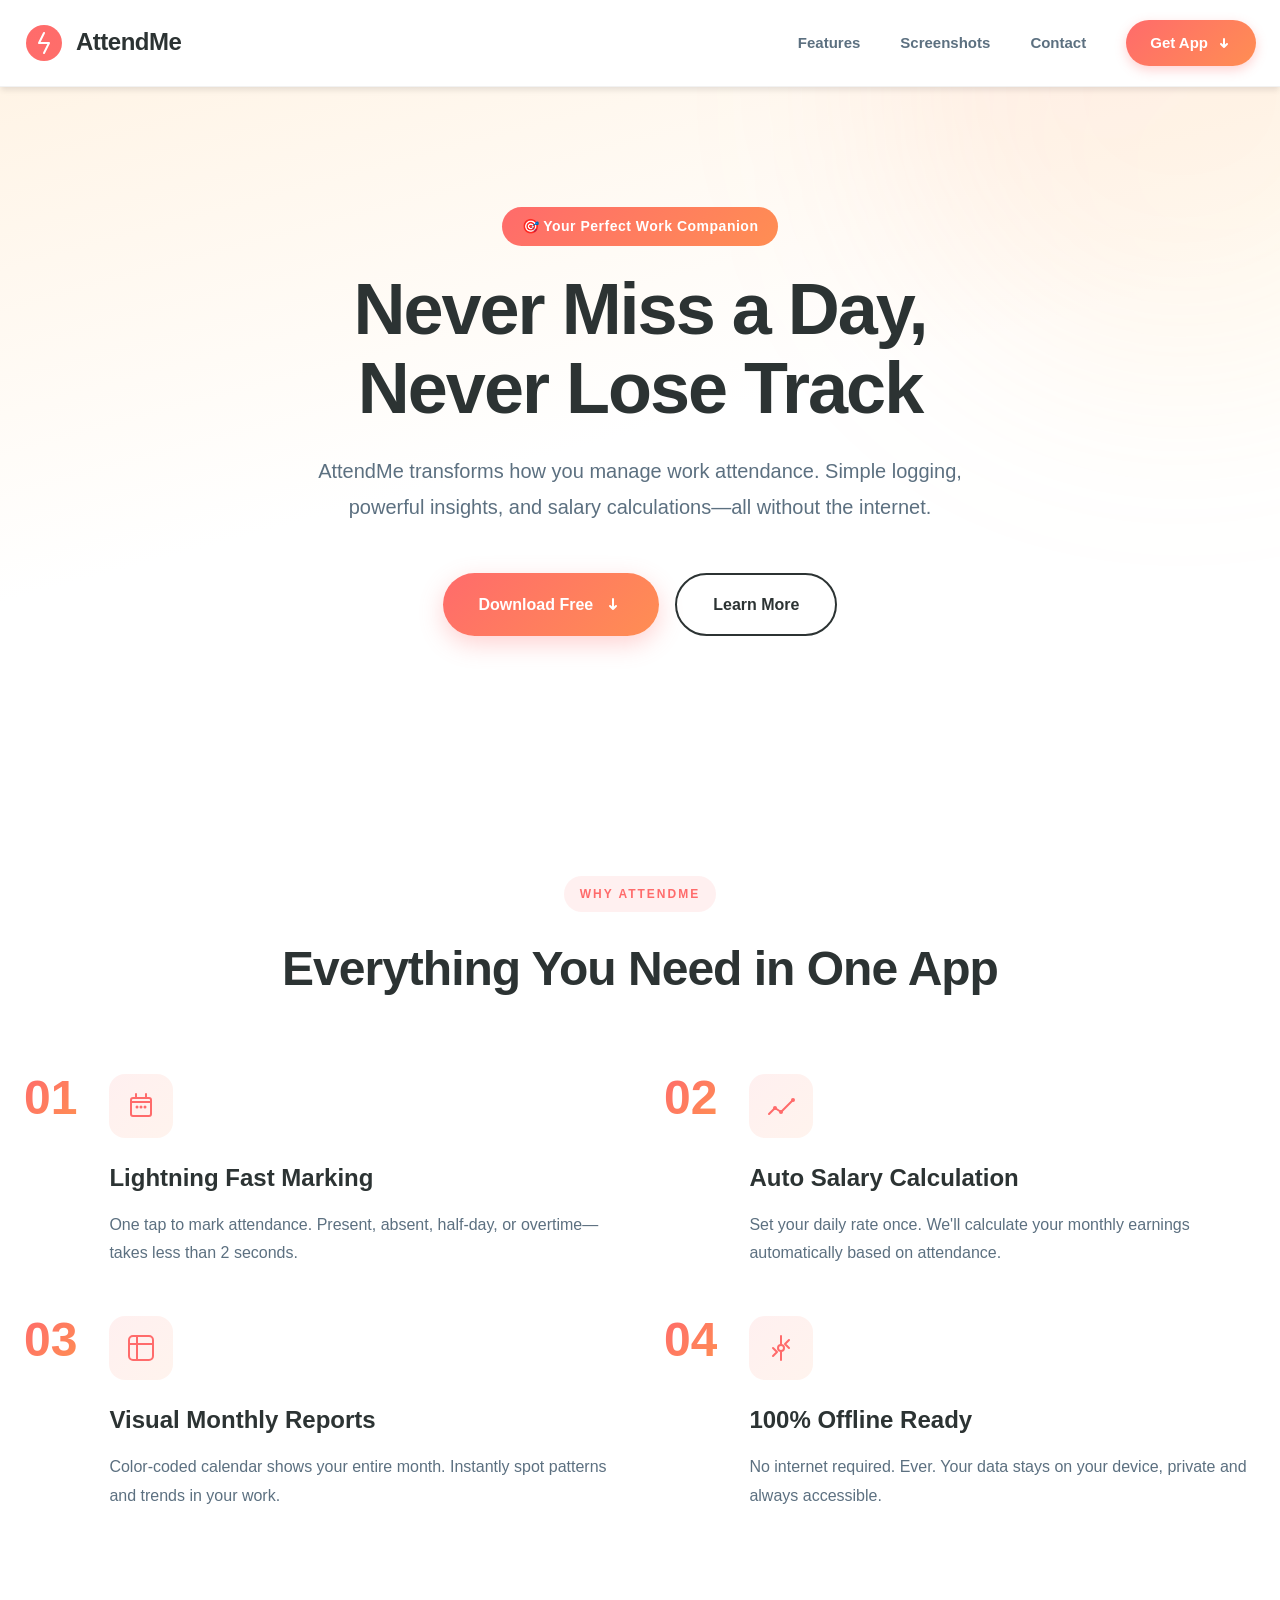
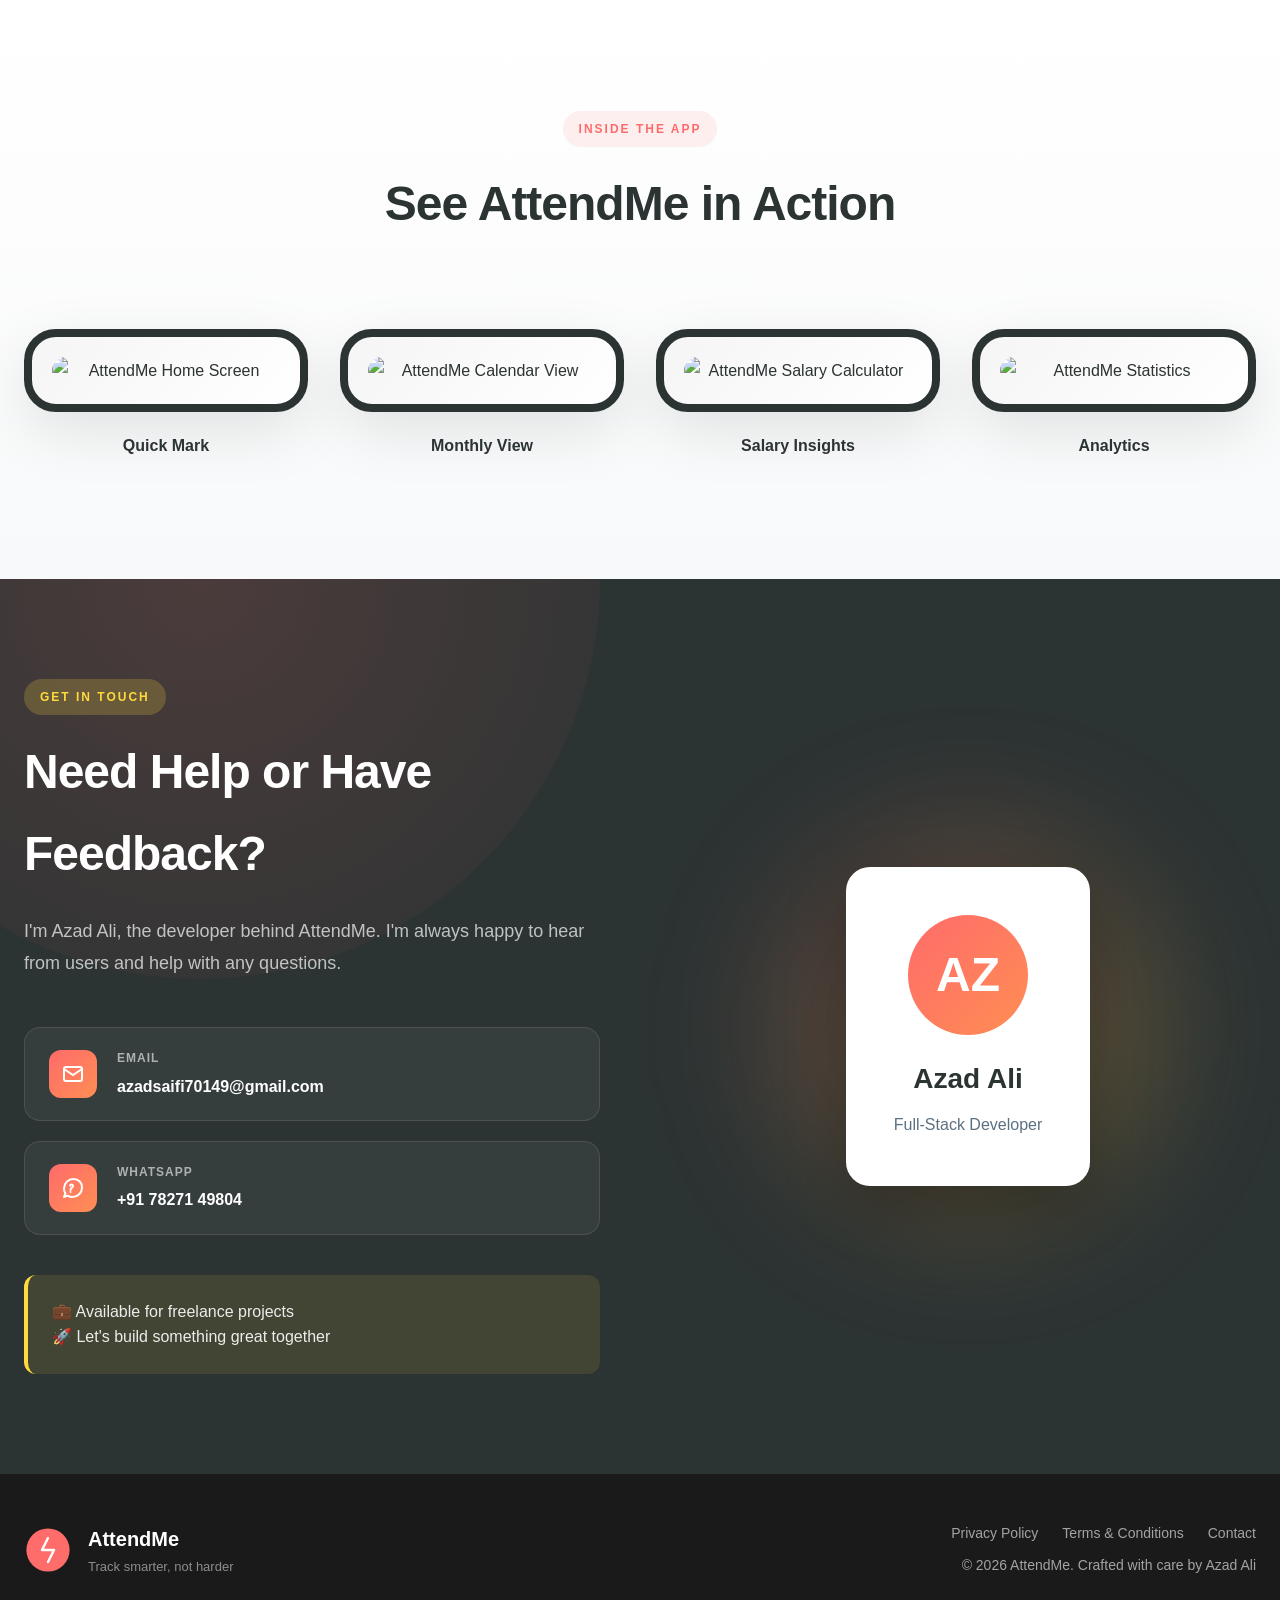
==== index.html @ 05ab115b "Add complete AttendMe website with legal pages Added a modern, responsive website for AttendMe atten" ====
<!DOCTYPE html>
<html lang="en">
<head>
    <meta charset="UTF-8">
    <meta name="viewport" content="width=device-width, initial-scale=1.0">
    <meta name="description" content="AttendMe - Smart Attendance Tracking App. Track your work attendance with one tap, calculate salary, and get monthly insights.">
    <meta name="keywords" content="attendance tracker, work attendance, salary calculator, attendance app">
    <meta name="author" content="Azad Ali">
    <title>AttendMe - Smart Attendance Tracker</title>
    <link rel="stylesheet" href="style.css">
</head>
<body>
    <!-- Navigation -->
    <nav class="navbar">
        <div class="container">
            <div class="nav-brand">
                <svg class="logo-svg" viewBox="0 0 40 40" fill="none" xmlns="http://www.w3.org/2000/svg">
                    <circle cx="20" cy="20" r="18" fill="url(#gradient)"/>
                    <path d="M20 10L15 20H25L20 30" stroke="white" stroke-width="2" stroke-linecap="round" stroke-linejoin="round"/>
                    <defs>
                        <linearGradient id="gradient" x1="0" y1="0" x2="40" y2="40">
                            <stop offset="0%" stop-color="#FF6B6B"/>
                            <stop offset="100%" stop-color="#FFD93D"/>
                        </linearGradient>
                    </defs>
                </svg>
                <span class="brand-name">AttendMe</span>
            </div>
            <div class="nav-menu" id="navMenu">
                <a href="#features" class="nav-link">Features</a>
                <a href="#screenshots" class="nav-link">Screenshots</a>
                <a href="#contact" class="nav-link">Contact</a>
                <a href="#" class="nav-link download-link">
                    <span>Get App</span>
                    <svg width="16" height="16" viewBox="0 0 16 16" fill="none">
                        <path d="M8 12L8 4M8 12L11 9M8 12L5 9" stroke="currentColor" stroke-width="2" stroke-linecap="round"/>
                    </svg>
                </a>
            </div>
            <div class="hamburger" id="hamburger">
                <span></span>
                <span></span>
                <span></span>
            </div>
        </div>
    </nav>

    <!-- Hero Section -->
    <section class="hero">
        <div class="hero-decoration"></div>
        <div class="container">
            <div class="hero-badge">🎯 Your Perfect Work Companion</div>
            <h1 class="hero-title">Never Miss a Day,<br>Never Lose Track</h1>
            <p class="hero-subtitle">
                AttendMe transforms how you manage work attendance. Simple logging,
                powerful insights, and salary calculations—all without the internet.
            </p>
            <div class="hero-cta">
                <a href="#" class="btn btn-primary">
                    <span>Download Free</span>
                    <svg width="20" height="20" viewBox="0 0 20 20" fill="none">
                        <path d="M10 15L10 5M10 15L13 12M10 15L7 12" stroke="currentColor" stroke-width="2" stroke-linecap="round"/>
                    </svg>
                </a>
                <a href="#features" class="btn btn-outline">Learn More</a>
            </div>
        </div>
    </section>

    <!-- Features Section -->
    <section id="features" class="features">
        <div class="container">
            <div class="section-header">
                <span class="section-tag">WHY ATTENDME</span>
                <h2 class="section-title">Everything You Need in One App</h2>
            </div>
            <div class="features-container">
                <div class="feature-item">
                    <div class="feature-number">01</div>
                    <div class="feature-content">
                        <div class="feature-icon-wrapper">
                            <svg width="32" height="32" viewBox="0 0 32 32" fill="none">
                                <rect x="6" y="8" width="20" height="18" rx="2" stroke="currentColor" stroke-width="2"/>
                                <path d="M11 4V8M21 4V8M6 12H26" stroke="currentColor" stroke-width="2" stroke-linecap="round"/>
                                <circle cx="12" cy="17" r="1.5" fill="currentColor"/>
                                <circle cx="16" cy="17" r="1.5" fill="currentColor"/>
                                <circle cx="20" cy="17" r="1.5" fill="currentColor"/>
                            </svg>
                        </div>
                        <h3>Lightning Fast Marking</h3>
                        <p>One tap to mark attendance. Present, absent, half-day, or overtime—takes less than 2 seconds.</p>
                    </div>
                </div>

                <div class="feature-item">
                    <div class="feature-number">02</div>
                    <div class="feature-content">
                        <div class="feature-icon-wrapper">
                            <svg width="32" height="32" viewBox="0 0 32 32" fill="none">
                                <path d="M4 24L10 18L16 22L28 10" stroke="currentColor" stroke-width="2" stroke-linecap="round" stroke-linejoin="round"/>
                                <circle cx="10" cy="18" r="2" fill="currentColor"/>
                                <circle cx="16" cy="22" r="2" fill="currentColor"/>
                                <circle cx="28" cy="10" r="2" fill="currentColor"/>
                            </svg>
                        </div>
                        <h3>Auto Salary Calculation</h3>
                        <p>Set your daily rate once. We'll calculate your monthly earnings automatically based on attendance.</p>
                    </div>
                </div>

                <div class="feature-item">
                    <div class="feature-number">03</div>
                    <div class="feature-content">
                        <div class="feature-icon-wrapper">
                            <svg width="32" height="32" viewBox="0 0 32 32" fill="none">
                                <rect x="4" y="4" width="24" height="24" rx="4" stroke="currentColor" stroke-width="2"/>
                                <path d="M4 12H28M12 4V28" stroke="currentColor" stroke-width="2"/>
                            </svg>
                        </div>
                        <h3>Visual Monthly Reports</h3>
                        <p>Color-coded calendar shows your entire month. Instantly spot patterns and trends in your work.</p>
                    </div>
                </div>

                <div class="feature-item">
                    <div class="feature-number">04</div>
                    <div class="feature-content">
                        <div class="feature-icon-wrapper">
                            <svg width="32" height="32" viewBox="0 0 32 32" fill="none">
                                <path d="M16 4V12M16 20V28M24 8L20 12L24 16M8 16L12 20L8 24" stroke="currentColor" stroke-width="2" stroke-linecap="round" stroke-linejoin="round"/>
                                <circle cx="16" cy="16" r="3" stroke="currentColor" stroke-width="2"/>
                            </svg>
                        </div>
                        <h3>100% Offline Ready</h3>
                        <p>No internet required. Ever. Your data stays on your device, private and always accessible.</p>
                    </div>
                </div>
            </div>
        </div>
    </section>

    <!-- Screenshots Section -->
    <section id="screenshots" class="screenshots">
        <div class="container">
            <div class="section-header">
                <span class="section-tag">INSIDE THE APP</span>
                <h2 class="section-title">See AttendMe in Action</h2>
            </div>
            <div class="screenshots-carousel">
                <div class="screenshot-card">
                    <div class="screenshot-frame">
                        <img src="assets/screenshot1.png" alt="AttendMe Home Screen" loading="lazy">
                    </div>
                    <div class="screenshot-label">Quick Mark</div>
                </div>
                <div class="screenshot-card">
                    <div class="screenshot-frame">
                        <img src="assets/screenshot2.png" alt="AttendMe Calendar View" loading="lazy">
                    </div>
                    <div class="screenshot-label">Monthly View</div>
                </div>
                <div class="screenshot-card">
                    <div class="screenshot-frame">
                        <img src="assets/screenshot3.png" alt="AttendMe Salary Calculator" loading="lazy">
                    </div>
                    <div class="screenshot-label">Salary Insights</div>
                </div>
                <div class="screenshot-card">
                    <div class="screenshot-frame">
                        <img src="assets/screenshot4.png" alt="AttendMe Statistics" loading="lazy">
                    </div>
                    <div class="screenshot-label">Analytics</div>
                </div>
            </div>
        </div>
    </section>

    <!-- Contact Section -->
    <section id="contact" class="contact">
        <div class="contact-bg"></div>
        <div class="container">
            <div class="contact-content">
                <div class="contact-info">
                    <span class="section-tag light">GET IN TOUCH</span>
                    <h2>Need Help or Have Feedback?</h2>
                    <p>I'm Azad Ali, the developer behind AttendMe. I'm always happy to hear from users and help with any questions.</p>

                    <div class="contact-methods">
                        <a href="mailto:azadsaifi70149@gmail.com" class="contact-method">
                            <div class="method-icon">
                                <svg width="24" height="24" viewBox="0 0 24 24" fill="none">
                                    <rect x="3" y="5" width="18" height="14" rx="2" stroke="currentColor" stroke-width="2"/>
                                    <path d="M3 7L12 13L21 7" stroke="currentColor" stroke-width="2" stroke-linecap="round"/>
                                </svg>
                            </div>
                            <div class="method-content">
                                <div class="method-label">Email</div>
                                <div class="method-value">azadsaifi70149@gmail.com</div>
                            </div>
                        </a>

                        <a href="https://wa.me/917827149804" class="contact-method" target="_blank" rel="noopener">
                            <div class="method-icon">
                                <svg width="24" height="24" viewBox="0 0 24 24" fill="none">
                                    <path d="M21 11.5C21 16.75 16.75 21 11.5 21C9.73 21 8.08 20.5 6.66 19.63L3 21L4.37 17.34C3.5 15.92 3 14.27 3 12.5C3 7.25 7.25 3 12.5 3C17.75 3 21 6.71 21 11.5Z" stroke="currentColor" stroke-width="2" stroke-linecap="round" stroke-linejoin="round"/>
                                    <path d="M9 9.5C9 9.5 9.5 8.5 10.5 8.5C11.5 8.5 12 9 12 10C12 11 11 11.5 10.5 12C10 12.5 9.5 13 9.5 14M9.5 16H9.51" stroke="currentColor" stroke-width="2" stroke-linecap="round"/>
                                </svg>
                            </div>
                            <div class="method-content">
                                <div class="method-label">WhatsApp</div>
                                <div class="method-value">+91 78271 49804</div>
                            </div>
                        </a>
                    </div>

                    <div class="developer-note">
                        <p>💼 Available for freelance projects</p>
                        <p>🚀 Let's build something great together</p>
                    </div>
                </div>

                <div class="contact-illustration">
                    <div class="illustration-circle"></div>
                    <div class="developer-card">
                        <div class="dev-avatar">
                            <span>AZ</span>
                        </div>
                        <div class="dev-info">
                            <h3>Azad Ali</h3>
                            <p>Full-Stack Developer</p>
                        </div>
                    </div>
                </div>
            </div>
        </div>
    </section>

    <!-- Footer -->
    <footer class="footer">
        <div class="container">
            <div class="footer-content">
                <div class="footer-brand">
                    <svg class="footer-logo" viewBox="0 0 40 40" fill="none" xmlns="http://www.w3.org/2000/svg">
                        <circle cx="20" cy="20" r="18" fill="url(#footerGradient)"/>
                        <path d="M20 10L15 20H25L20 30" stroke="white" stroke-width="2" stroke-linecap="round" stroke-linejoin="round"/>
                        <defs>
                            <linearGradient id="footerGradient" x1="0" y1="0" x2="40" y2="40">
                                <stop offset="0%" stop-color="#FF6B6B"/>
                                <stop offset="100%" stop-color="#FFD93D"/>
                            </linearGradient>
                        </defs>
                    </svg>
                    <div class="footer-brand-text">
                        <div class="footer-name">AttendMe</div>
                        <div class="footer-tagline">Track smarter, not harder</div>
                    </div>
                </div>
                <div style="display: flex; flex-direction: column; gap: 8px; align-items: flex-end;">
                    <div class="footer-links" style="display: flex; gap: 24px; flex-wrap: wrap;">
                        <a href="privacy.html" style="color: rgba(255, 255, 255, 0.6); text-decoration: none; font-size: 14px;">Privacy Policy</a>
                        <a href="terms.html" style="color: rgba(255, 255, 255, 0.6); text-decoration: none; font-size: 14px;">Terms & Conditions</a>
                        <a href="contact.html" style="color: rgba(255, 255, 255, 0.6); text-decoration: none; font-size: 14px;">Contact</a>
                    </div>
                    <div class="footer-copyright">
                        <p>© 2026 AttendMe. Crafted with care by Azad Ali</p>
                    </div>
                </div>
            </div>
        </div>
    </footer>

    <script src="script.js"></script>
</body>
</html>
---- style.css ----
/* Reset and Base Styles */
* {
    margin: 0;
    padding: 0;
    box-sizing: border-box;
}

:root {
    --primary-red: #FF6B6B;
    --primary-yellow: #FFD93D;
    --accent-orange: #FF8E53;
    --dark: #2C3333;
    --dark-light: #395B64;
    --text-primary: #2C3333;
    --text-secondary: #5C7080;
    --text-light: #A8B2C1;
    --bg-white: #FFFFFF;
    --bg-light: #F8F9FA;
    --bg-accent: #FFF4E6;
}

body {
    font-family: 'Inter', -apple-system, BlinkMacSystemFont, 'Segoe UI', Roboto, sans-serif;
    line-height: 1.7;
    color: var(--text-primary);
    background-color: var(--bg-white);
    overflow-x: hidden;
}

.container {
    max-width: 1280px;
    margin: 0 auto;
    padding: 0 24px;
}

/* Navigation */
.navbar {
    background: rgba(255, 255, 255, 0.95);
    backdrop-filter: blur(10px);
    border-bottom: 1px solid rgba(0, 0, 0, 0.05);
    position: sticky;
    top: 0;
    z-index: 1000;
    transition: all 0.3s ease;
}

.navbar .container {
    display: flex;
    justify-content: space-between;
    align-items: center;
    padding: 20px 24px;
}

.nav-brand {
    display: flex;
    align-items: center;
    gap: 12px;
    cursor: pointer;
}

.logo-svg {
    width: 40px;
    height: 40px;
}

.brand-name {
    font-size: 24px;
    font-weight: 800;
    color: var(--dark);
    letter-spacing: -0.5px;
}

.nav-menu {
    display: flex;
    gap: 40px;
    align-items: center;
}

.nav-link {
    text-decoration: none;
    color: var(--text-secondary);
    font-weight: 600;
    font-size: 15px;
    transition: all 0.3s ease;
    position: relative;
}

.nav-link:hover {
    color: var(--primary-red);
}

.nav-link.download-link {
    background: linear-gradient(135deg, var(--primary-red), var(--accent-orange));
    color: white;
    padding: 10px 24px;
    border-radius: 50px;
    display: flex;
    align-items: center;
    gap: 8px;
    box-shadow: 0 4px 12px rgba(255, 107, 107, 0.3);
    transition: all 0.3s ease;
}

.nav-link.download-link:hover {
    transform: translateY(-2px);
    box-shadow: 0 6px 20px rgba(255, 107, 107, 0.4);
}

.hamburger {
    display: none;
    flex-direction: column;
    cursor: pointer;
    gap: 6px;
}

.hamburger span {
    width: 28px;
    height: 3px;
    background: var(--dark);
    border-radius: 3px;
    transition: all 0.3s ease;
}

/* Hero Section */
.hero {
    background: linear-gradient(165deg, #FFF4E6 0%, #FFFFFF 50%);
    padding: 120px 0 80px;
    position: relative;
    overflow: hidden;
}

.hero-decoration {
    position: absolute;
    width: 600px;
    height: 600px;
    background: linear-gradient(135deg, rgba(255, 107, 107, 0.1), rgba(255, 217, 61, 0.1));
    border-radius: 50%;
    top: -300px;
    right: -200px;
    filter: blur(100px);
}

.hero .container {
    position: relative;
    z-index: 1;
    text-align: center;
}

.hero-badge {
    display: inline-block;
    background: linear-gradient(135deg, var(--primary-red), var(--accent-orange));
    color: white;
    padding: 8px 20px;
    border-radius: 50px;
    font-size: 14px;
    font-weight: 700;
    margin-bottom: 24px;
    letter-spacing: 0.5px;
}

.hero-title {
    font-size: 72px;
    font-weight: 900;
    line-height: 1.1;
    color: var(--dark);
    margin-bottom: 24px;
    letter-spacing: -2px;
}

.hero-subtitle {
    font-size: 20px;
    color: var(--text-secondary);
    max-width: 700px;
    margin: 0 auto 48px;
    line-height: 1.8;
}

.hero-cta {
    display: flex;
    gap: 16px;
    justify-content: center;
    margin-bottom: 60px;
}

.btn {
    padding: 16px 36px;
    border-radius: 50px;
    text-decoration: none;
    font-weight: 700;
    font-size: 16px;
    transition: all 0.3s ease;
    display: inline-flex;
    align-items: center;
    gap: 10px;
    cursor: pointer;
}

.btn-primary {
    background: linear-gradient(135deg, var(--primary-red), var(--accent-orange));
    color: white;
    box-shadow: 0 8px 24px rgba(255, 107, 107, 0.3);
}

.btn-primary:hover {
    transform: translateY(-3px);
    box-shadow: 0 12px 32px rgba(255, 107, 107, 0.4);
}

.btn-outline {
    background: transparent;
    color: var(--dark);
    border: 2px solid var(--dark);
}

.btn-outline:hover {
    background: var(--dark);
    color: white;
}

.hero-stats {
    display: flex;
    justify-content: center;
    align-items: center;
    gap: 40px;
    padding: 32px;
    background: white;
    border-radius: 20px;
    box-shadow: 0 10px 40px rgba(0, 0, 0, 0.08);
    max-width: 600px;
    margin: 0 auto;
}

.stat-item {
    text-align: center;
}

.stat-number {
    font-size: 32px;
    font-weight: 900;
    color: var(--dark);
    margin-bottom: 4px;
}

.stat-label {
    font-size: 14px;
    color: var(--text-light);
    font-weight: 600;
}

.stat-divider {
    width: 1px;
    height: 40px;
    background: linear-gradient(to bottom, transparent, var(--text-light), transparent);
}

/* Section Headers */
.section-header {
    text-align: center;
    margin-bottom: 64px;
}

.section-tag {
    display: inline-block;
    font-size: 12px;
    font-weight: 800;
    letter-spacing: 2px;
    color: var(--primary-red);
    background: rgba(255, 107, 107, 0.1);
    padding: 8px 16px;
    border-radius: 50px;
    margin-bottom: 16px;
}

.section-tag.light {
    color: var(--primary-yellow);
    background: rgba(255, 217, 61, 0.2);
}

.section-title {
    font-size: 48px;
    font-weight: 900;
    color: var(--dark);
    letter-spacing: -1px;
}

/* Features Section */
.features {
    padding: 100px 0;
    background: var(--bg-white);
}

.features-container {
    display: grid;
    grid-template-columns: repeat(2, 1fr);
    gap: 48px;
}

.feature-item {
    display: flex;
    gap: 32px;
    align-items: flex-start;
}

.feature-number {
    font-size: 48px;
    font-weight: 900;
    color: transparent;
    background: linear-gradient(135deg, var(--primary-red), var(--accent-orange));
    -webkit-background-clip: text;
    background-clip: text;
    line-height: 1;
}

.feature-content {
    flex: 1;
}

.feature-icon-wrapper {
    width: 64px;
    height: 64px;
    background: linear-gradient(135deg, rgba(255, 107, 107, 0.1), rgba(255, 142, 83, 0.1));
    border-radius: 16px;
    display: flex;
    align-items: center;
    justify-content: center;
    margin-bottom: 20px;
}

.feature-icon-wrapper svg {
    color: var(--primary-red);
}

.feature-content h3 {
    font-size: 24px;
    font-weight: 800;
    color: var(--dark);
    margin-bottom: 12px;
}

.feature-content p {
    color: var(--text-secondary);
    line-height: 1.8;
    font-size: 16px;
}

/* Screenshots Section */
.screenshots {
    padding: 100px 0;
    background: linear-gradient(to bottom, var(--bg-white), var(--bg-light));
}

.screenshots-carousel {
    display: grid;
    grid-template-columns: repeat(4, 1fr);
    gap: 32px;
    padding: 20px 0;
}

.screenshot-card {
    text-align: center;
}

.screenshot-frame {
    background: linear-gradient(135deg, #f5f5f5, #ffffff);
    border-radius: 32px;
    padding: 20px;
    box-shadow: 0 20px 60px rgba(0, 0, 0, 0.1);
    transition: all 0.4s ease;
    border: 8px solid var(--dark);
}

.screenshot-frame:hover {
    transform: translateY(-10px);
    box-shadow: 0 30px 80px rgba(0, 0, 0, 0.15);
}

.screenshot-frame img {
    width: 100%;
    height: auto;
    display: block;
    border-radius: 16px;
}

.screenshot-label {
    margin-top: 20px;
    font-size: 16px;
    font-weight: 700;
    color: var(--dark);
}

/* Contact Section */
.contact {
    padding: 100px 0;
    background: var(--dark);
    position: relative;
    overflow: hidden;
}

.contact-bg {
    position: absolute;
    width: 800px;
    height: 800px;
    background: radial-gradient(circle, rgba(255, 107, 107, 0.15), transparent);
    top: -400px;
    left: -200px;
    border-radius: 50%;
}

.contact .container {
    position: relative;
    z-index: 1;
}

.contact-content {
    display: grid;
    grid-template-columns: 1fr 1fr;
    gap: 80px;
    align-items: center;
}

.contact-info h2 {
    font-size: 48px;
    font-weight: 900;
    color: white;
    margin-bottom: 20px;
    letter-spacing: -1px;
}

.contact-info p {
    font-size: 18px;
    color: rgba(255, 255, 255, 0.7);
    line-height: 1.8;
    margin-bottom: 48px;
}

.contact-methods {
    display: flex;
    flex-direction: column;
    gap: 20px;
    margin-bottom: 40px;
}

.contact-method {
    display: flex;
    align-items: center;
    gap: 20px;
    padding: 20px 24px;
    background: rgba(255, 255, 255, 0.05);
    border: 1px solid rgba(255, 255, 255, 0.1);
    border-radius: 16px;
    text-decoration: none;
    transition: all 0.3s ease;
}

.contact-method:hover {
    background: rgba(255, 255, 255, 0.1);
    transform: translateX(8px);
}

.method-icon {
    width: 48px;
    height: 48px;
    background: linear-gradient(135deg, var(--primary-red), var(--accent-orange));
    border-radius: 12px;
    display: flex;
    align-items: center;
    justify-content: center;
}

.method-icon svg {
    color: white;
}

.method-content {
    flex: 1;
}

.method-label {
    font-size: 12px;
    color: rgba(255, 255, 255, 0.6);
    font-weight: 700;
    text-transform: uppercase;
    letter-spacing: 1px;
    margin-bottom: 4px;
}

.method-value {
    font-size: 16px;
    color: white;
    font-weight: 600;
}

.developer-note {
    padding: 24px;
    background: rgba(255, 217, 61, 0.1);
    border-left: 4px solid var(--primary-yellow);
    border-radius: 12px;
}

.developer-note p {
    font-size: 16px;
    color: rgba(255, 255, 255, 0.9);
    margin: 0;
    line-height: 1.6;
}

.contact-illustration {
    position: relative;
    display: flex;
    align-items: center;
    justify-content: center;
}

.illustration-circle {
    width: 400px;
    height: 400px;
    background: linear-gradient(135deg, rgba(255, 107, 107, 0.2), rgba(255, 217, 61, 0.2));
    border-radius: 50%;
    position: absolute;
    filter: blur(60px);
}

.developer-card {
    position: relative;
    background: white;
    padding: 48px;
    border-radius: 24px;
    box-shadow: 0 20px 60px rgba(0, 0, 0, 0.3);
    text-align: center;
}

.dev-avatar {
    width: 120px;
    height: 120px;
    background: linear-gradient(135deg, var(--primary-red), var(--accent-orange));
    border-radius: 50%;
    display: flex;
    align-items: center;
    justify-content: center;
    margin: 0 auto 20px;
    font-size: 48px;
    font-weight: 900;
    color: white;
}

.dev-info h3 {
    font-size: 28px;
    font-weight: 900;
    color: var(--dark);
    margin-bottom: 8px;
}

.dev-info p {
    font-size: 16px;
    color: var(--text-secondary);
    margin: 0;
}

/* Footer */
.footer {
    background: #1a1a1a;
    padding: 48px 0;
}

.footer-content {
    display: flex;
    justify-content: space-between;
    align-items: center;
}

.footer-brand {
    display: flex;
    align-items: center;
    gap: 16px;
}

.footer-logo {
    width: 48px;
    height: 48px;
}

.footer-brand-text {
    display: flex;
    flex-direction: column;
}

.footer-name {
    font-size: 20px;
    font-weight: 800;
    color: white;
}

.footer-tagline {
    font-size: 13px;
    color: rgba(255, 255, 255, 0.5);
}

.footer-copyright p {
    color: rgba(255, 255, 255, 0.6);
    font-size: 14px;
}

/* Responsive Design */
@media (max-width: 1024px) {
    .features-container {
        grid-template-columns: 1fr;
        gap: 40px;
    }

    .screenshots-carousel {
        grid-template-columns: repeat(2, 1fr);
    }

    .contact-content {
        grid-template-columns: 1fr;
        gap: 60px;
    }

    .contact-illustration {
        order: -1;
    }
}

@media (max-width: 768px) {
    .hamburger {
        display: flex;
    }

    .nav-menu {
        position: absolute;
        top: 76px;
        left: 0;
        right: 0;
        background: white;
        flex-direction: column;
        padding: 24px;
        box-shadow: 0 10px 30px rgba(0, 0, 0, 0.1);
        display: none;
        gap: 20px;
    }

    .nav-menu.active {
        display: flex;
    }

    .nav-link.download-link {
        justify-content: center;
    }

    .hero {
        padding: 80px 0 60px;
    }

    .hero-title {
        font-size: 48px;
    }

    .hero-subtitle {
        font-size: 18px;
    }

    .hero-cta {
        flex-direction: column;
        align-items: center;
    }

    .btn {
        width: 100%;
        max-width: 320px;
        justify-content: center;
    }

    .hero-stats {
        flex-direction: column;
        gap: 24px;
    }

    .stat-divider {
        width: 80%;
        height: 1px;
    }

    .section-title {
        font-size: 36px;
    }

    .features,
    .screenshots,
    .contact {
        padding: 60px 0;
    }

    .feature-item {
        flex-direction: column;
        gap: 20px;
    }

    .screenshots-carousel {
        grid-template-columns: 1fr;
        gap: 24px;
    }

    .developer-card {
        padding: 32px;
    }

    .footer-content {
        flex-direction: column;
        gap: 24px;
        text-align: center;
    }
}

@media (max-width: 480px) {
    .hero {
        padding: 60px 0 40px;
    }

    .hero-title {
        font-size: 36px;
        letter-spacing: -1px;
    }

    .hero-subtitle {
        font-size: 16px;
    }

    .section-title {
        font-size: 28px;
    }

    .section-header {
        margin-bottom: 40px;
    }

    .features,
    .screenshots,
    .contact {
        padding: 50px 0;
    }

    .feature-number {
        font-size: 36px;
    }

    .feature-content h3 {
        font-size: 20px;
    }

    .contact-info h2 {
        font-size: 32px;
    }

    .contact-info p {
        font-size: 16px;
    }

    .illustration-circle {
        width: 300px;
        height: 300px;
    }

    .dev-avatar {
        width: 80px;
        height: 80px;
        font-size: 36px;
    }

    .dev-info h3 {
        font-size: 22px;
    }
}
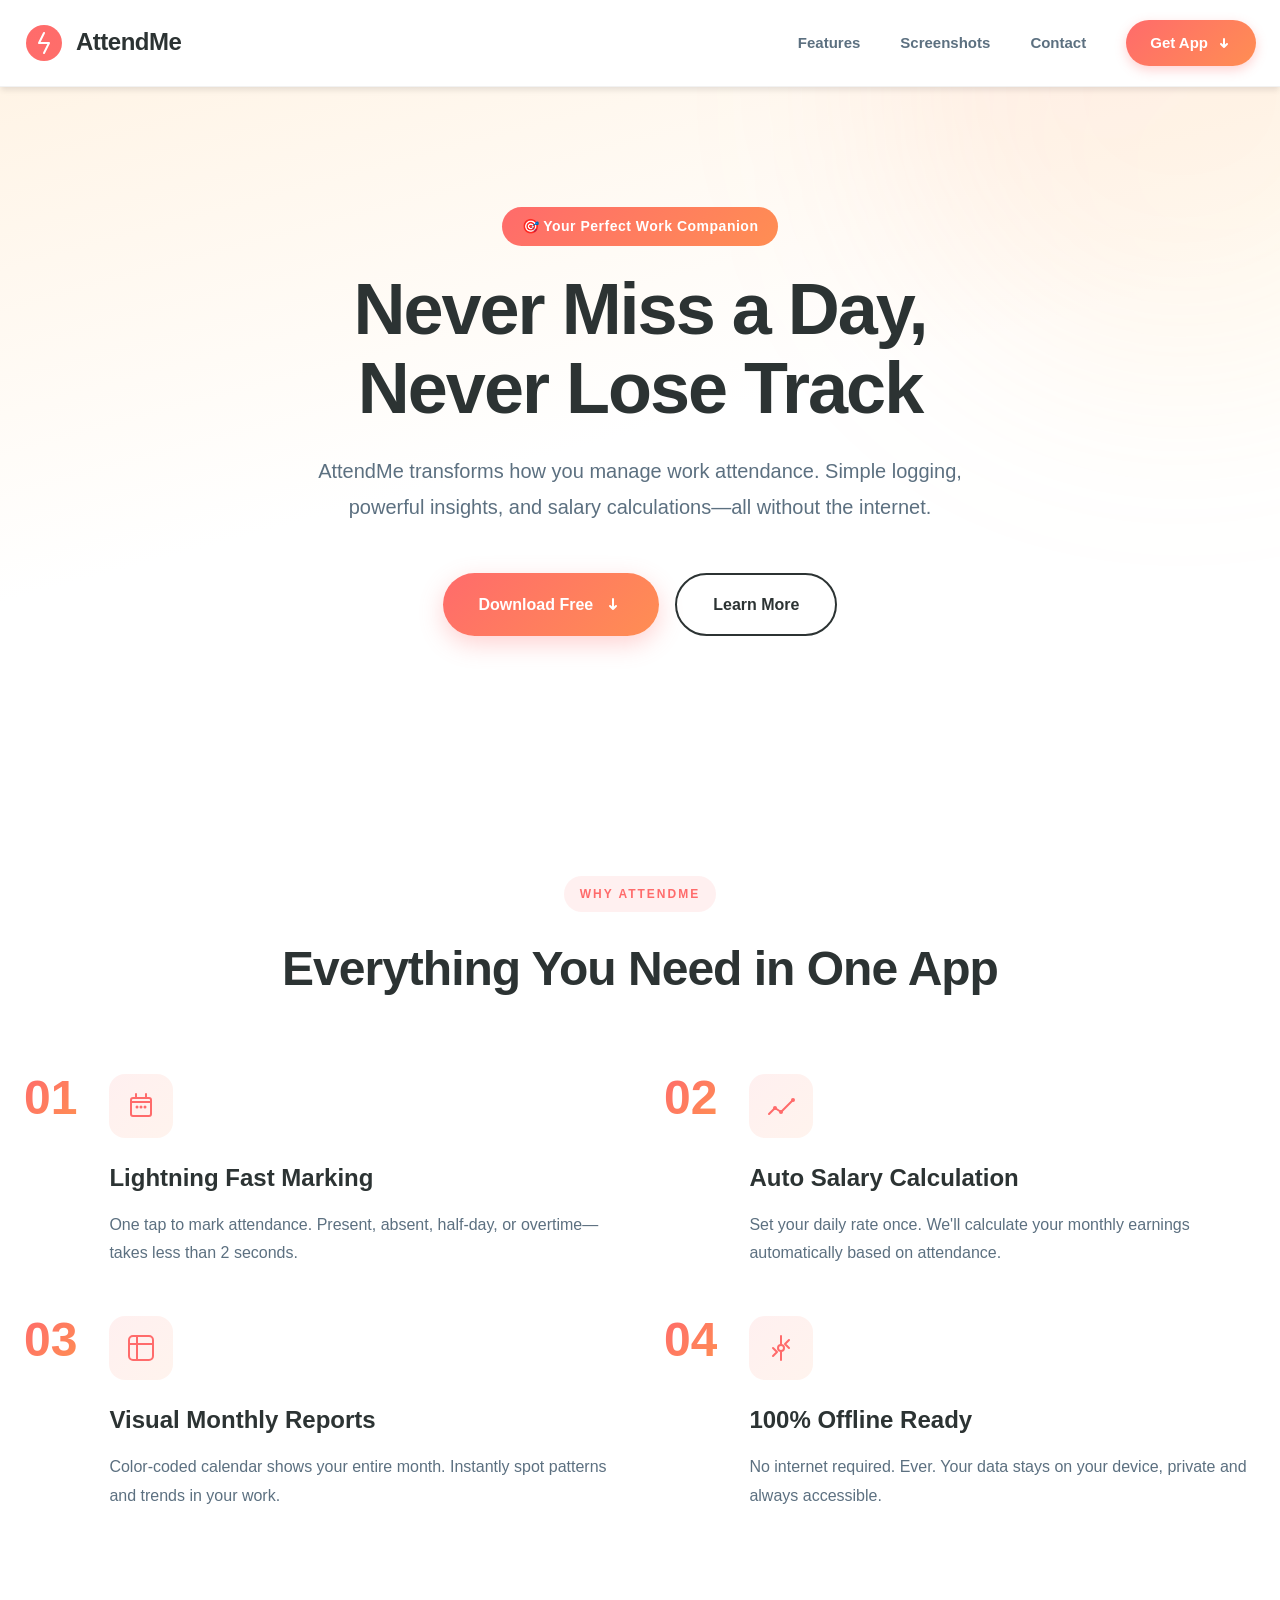
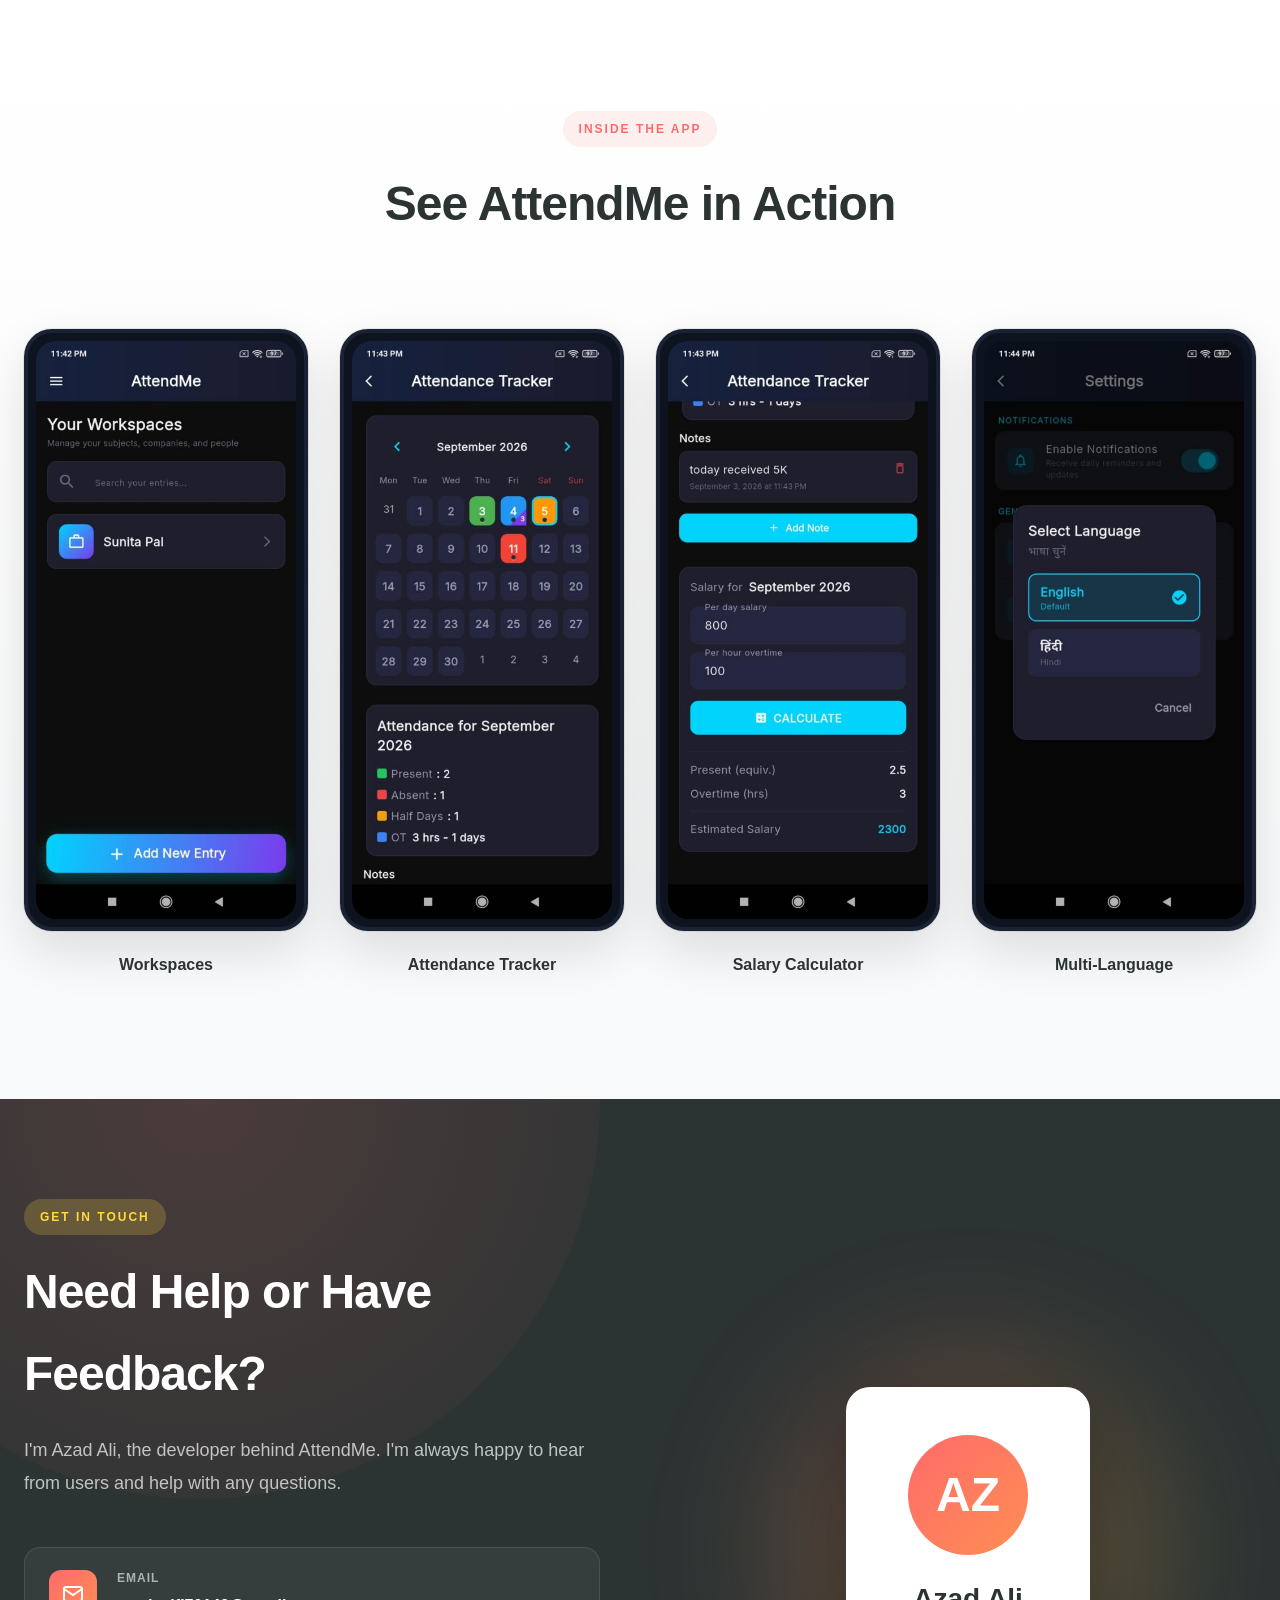
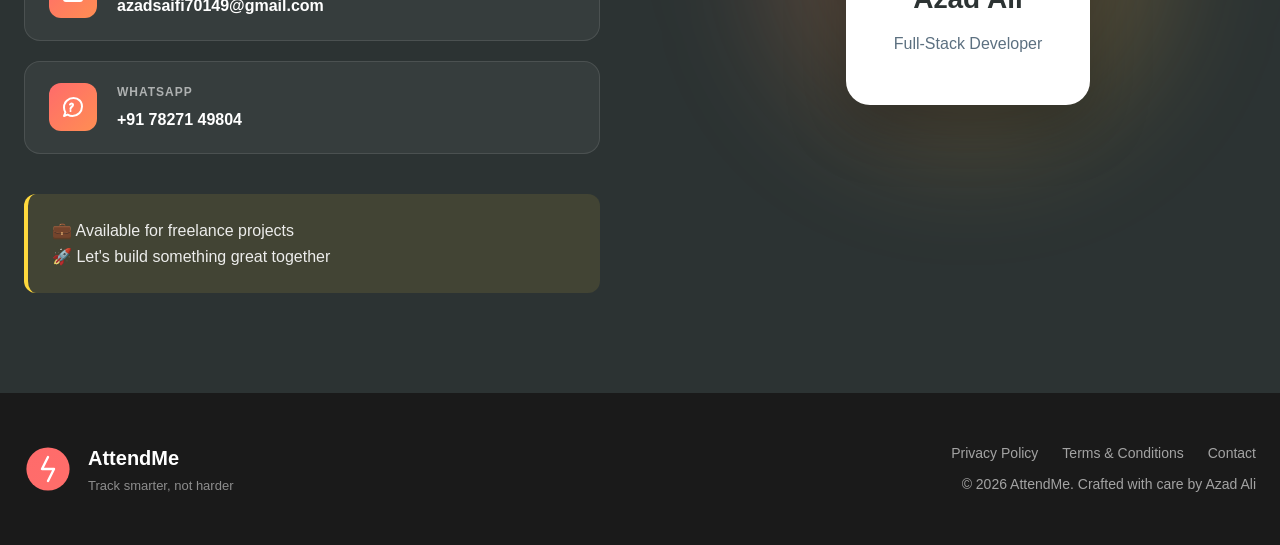
==== commit 545a7ead: "Add real app screenshots and refine screenshot frame styling" ====
--- a/index.html
+++ b/index.html
@@ -149,27 +149,27 @@
             <div class="screenshots-carousel">
                 <div class="screenshot-card">
                     <div class="screenshot-frame">
-                        <img src="assets/screenshot1.png" alt="AttendMe Home Screen" loading="lazy">
-                    </div>
-                    <div class="screenshot-label">Quick Mark</div>
-                </div>
-                <div class="screenshot-card">
-                    <div class="screenshot-frame">
-                        <img src="assets/screenshot2.png" alt="AttendMe Calendar View" loading="lazy">
-                    </div>
-                    <div class="screenshot-label">Monthly View</div>
-                </div>
-                <div class="screenshot-card">
-                    <div class="screenshot-frame">
-                        <img src="assets/screenshot3.png" alt="AttendMe Salary Calculator" loading="lazy">
-                    </div>
-                    <div class="screenshot-label">Salary Insights</div>
-                </div>
-                <div class="screenshot-card">
-                    <div class="screenshot-frame">
-                        <img src="assets/screenshot4.png" alt="AttendMe Statistics" loading="lazy">
-                    </div>
-                    <div class="screenshot-label">Analytics</div>
+                        <img src="assets/screenshot1.png" alt="AttendMe Workspaces Screen" loading="lazy">
+                    </div>
+                    <div class="screenshot-label">Workspaces</div>
+                </div>
+                <div class="screenshot-card">
+                    <div class="screenshot-frame">
+                        <img src="assets/screenshot2.png" alt="AttendMe Calendar & Attendance Tracker" loading="lazy">
+                    </div>
+                    <div class="screenshot-label">Attendance Tracker</div>
+                </div>
+                <div class="screenshot-card">
+                    <div class="screenshot-frame">
+                        <img src="assets/screenshot3.png" alt="AttendMe Salary Calculator & Notes" loading="lazy">
+                    </div>
+                    <div class="screenshot-label">Salary Calculator</div>
+                </div>
+                <div class="screenshot-card">
+                    <div class="screenshot-frame">
+                        <img src="assets/screenshot4.png" alt="AttendMe Multi-Language & Settings" loading="lazy">
+                    </div>
+                    <div class="screenshot-label">Multi-Language</div>
                 </div>
             </div>
         </div>
--- a/style.css
+++ b/style.css
@@ -361,24 +361,25 @@
 }
 
 .screenshot-frame {
-    background: linear-gradient(135deg, #f5f5f5, #ffffff);
-    border-radius: 32px;
-    padding: 20px;
-    box-shadow: 0 20px 60px rgba(0, 0, 0, 0.1);
-    transition: all 0.4s ease;
-    border: 8px solid var(--dark);
+    background: #0d131f;
+    border-radius: 28px;
+    padding: 8px;
+    box-shadow: 0 20px 50px rgba(0, 0, 0, 0.12), 0 0 0 1px rgba(0, 0, 0, 0.08);
+    transition: all 0.4s cubic-bezier(0.16, 1, 0.3, 1);
+    border: 4px solid #1a2234;
+    overflow: hidden;
 }
 
 .screenshot-frame:hover {
-    transform: translateY(-10px);
-    box-shadow: 0 30px 80px rgba(0, 0, 0, 0.15);
+    transform: translateY(-8px);
+    box-shadow: 0 30px 60px rgba(0, 0, 0, 0.2), 0 0 0 2px rgba(99, 102, 241, 0.25);
 }
 
 .screenshot-frame img {
     width: 100%;
     height: auto;
     display: block;
-    border-radius: 16px;
+    border-radius: 20px;
 }
 
 .screenshot-label {
